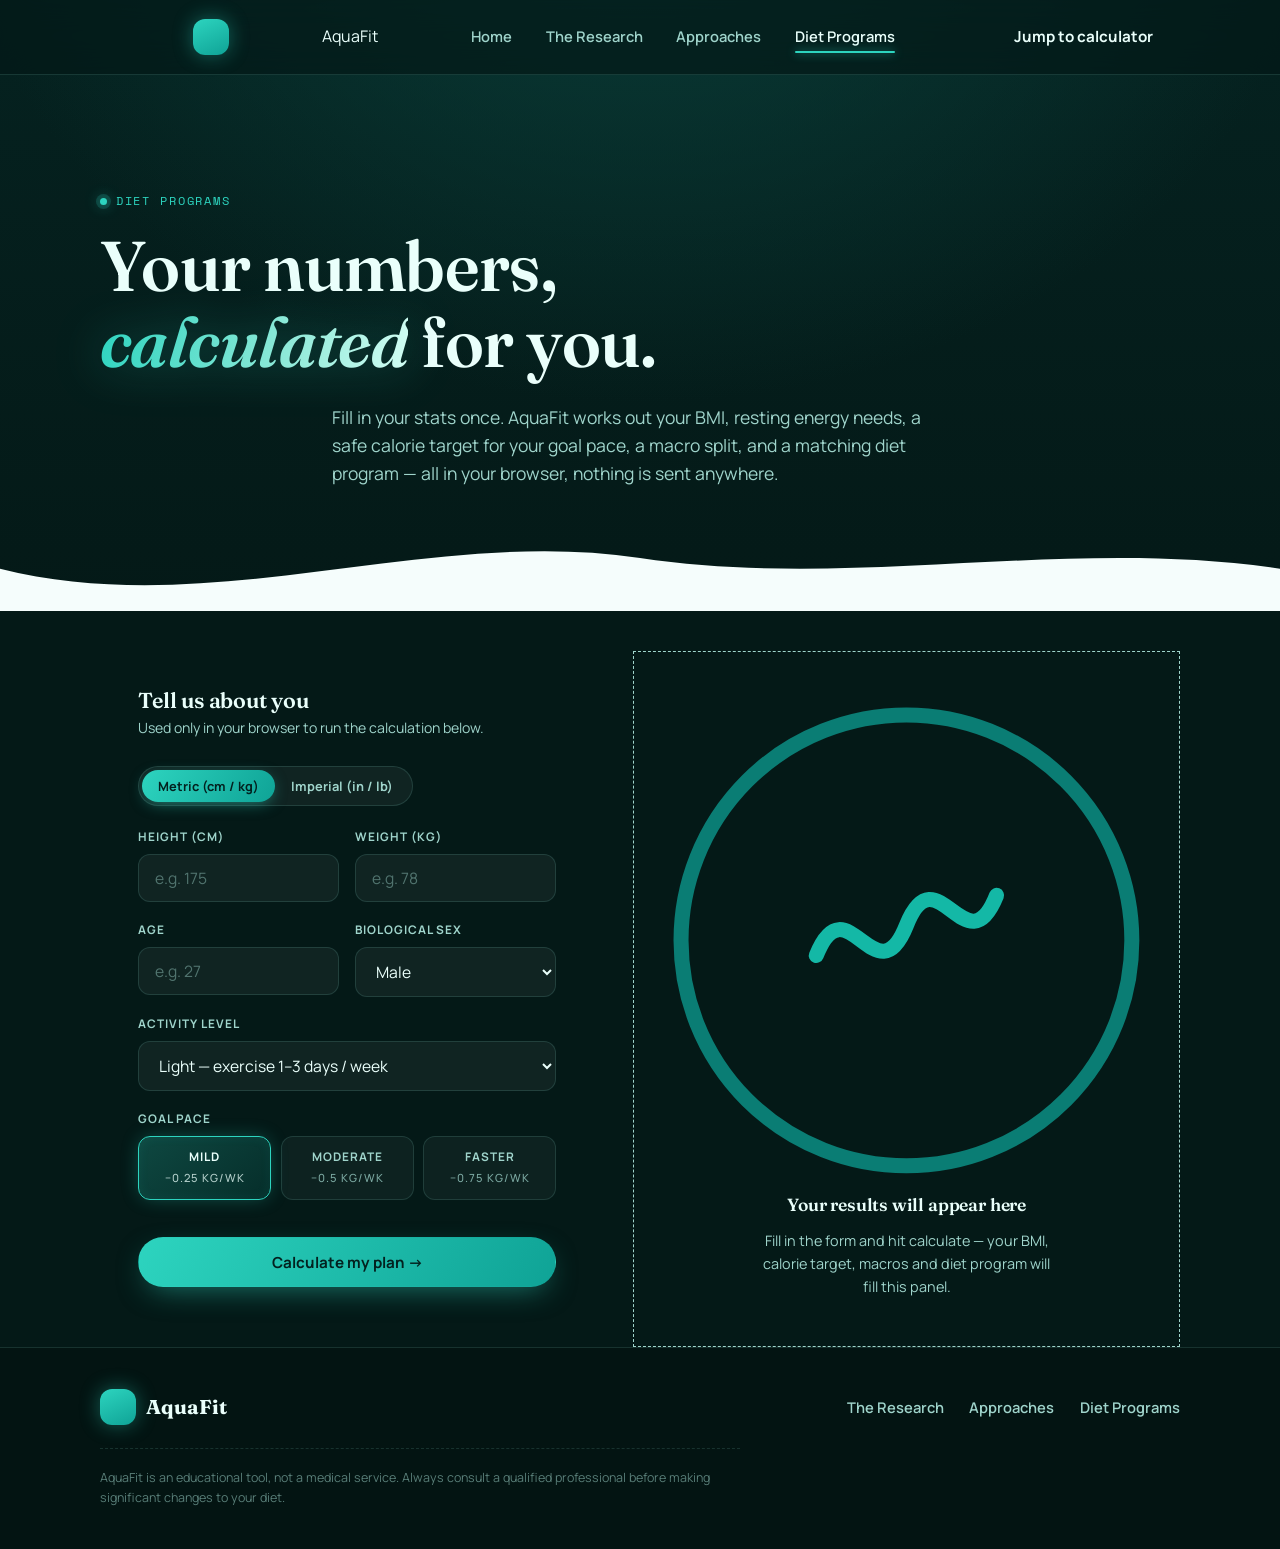
==== index.html @ 47298caf "Add files via upload" ====
<!-- Code writen by asuriii4 hello horizon :D -->
<!DOCTYPE html>
<html lang="en">
<head></head>
<meta charset="UTF-8">
<meta name="viewport" content="width=device-width, initial-scale=1.0">
<title>Diet Programs — Build your calorie & macro plan | AquaFit</title>
<meta name="description" content="Enter your height and weight to calculate your BMI, BMR and daily calorie target, and get a matched weight loss diet program.">
<link rel="stylesheet" href="style.css">
</head>
<body>

<nav class="site-nav">
  <div class="wrap">
    <a href="index.html" class="brand"></a>
      <span class="brand-mark"></span>
      AquaFit
    </a>
    <ul class="nav-links">
      <li><a href="index.html">Home</a></li>
      <li><a href="index.html#research">The Research</a></li>
      <li><a href="index.html#approaches">Approaches</a></li>
      <li><a href="diet-programs.html" class="active">Diet Programs</a></li>
    </ul>
    <div class="nav-cta">
      <a href="#calculator" class="btn btn-wave">Jump to calculator</a>
    </div>
  </div>
</nav>

<header class="hero" style="padding-bottom:2.5rem;">
  <div class="wrap">
    <p class="eyebrow">Diet Programs</p>
    <h1 style="max-width:16ch;">Your numbers, <em>calculated</em> for you.</h1>
    <p class="lede">Fill in your stats once. AquaFit works out your BMI, resting energy
    needs, a safe calorie target for your goal pace, a macro split, and a matching
    diet program — all in your browser, nothing is sent anywhere.</p>
  </div>
  <div class="wave-divider">
    <svg viewBox="0 0 1200 80" preserveAspectRatio="none" xmlns="http://www.w3.org/2000/svg">
      <path fill="#f5fdfc" d="M0,40 C200,90 400,0 600,30 C800,60 1000,10 1200,40 L1200,80 L0,80 Z"/>
    </svg>
  </div>
</header>

<section id="calculator" class="section-pad" style="padding-top:0;">
  <div class="wrap calc-layout">

    <form class="calc-card" id="dietForm" novalidate>
      <h3>Tell us about you</h3>
      <p class="sub">Used only in your browser to run the calculation below.</p>

      <div class="calc-error" id="formError">Please check the highlighted fields — enter realistic height and weight values.</div>

      <div class="unit-toggle" role="group" aria-label="Units">
        <button type="button" class="active" data-units="metric" id="unitMetricBtn">Metric (cm / kg)</button>
        <button type="button" data-units="imperial" id="unitImperialBtn">Imperial (in / lb)</button>
      </div>

      <div class="field-row">
        <div class="field">
          <label for="height">Height <span id="heightUnit">(cm)</span></label>
          <input type="number" id="height" inputmode="decimal" placeholder="e.g. 175" required min="1">
        </div>
        <div class="field">
          <label for="weight">Weight <span id="weightUnit">(kg)</span></label>
          <input type="number" id="weight" inputmode="decimal" placeholder="e.g. 78" required min="1">
        </div>
      </div>

      <div class="field-row">
        <div class="field">
          <label for="age">Age</label>
          <input type="number" id="age" inputmode="numeric" placeholder="e.g. 27" required min="14" max="90">
        </div>
        <div class="field">
          <label for="sex">Biological sex</label>
          <select id="sex" required>
            <option value="male">Male</option>
            <option value="female">Female</option>
          </select>
        </div>
      </div>

      <div class="field">
        <label for="activity">Activity level</label>
        <select id="activity">
          <option value="1.2">Sedentary — desk job, little exercise</option>
          <option value="1.375" selected>Light — exercise 1–3 days / week</option>
          <option value="1.55">Moderate — exercise 3–5 days / week</option>
          <option value="1.725">Very active — exercise 6–7 days / week</option>
          <option value="1.9">Extra active — hard training + physical job</option>
        </select>
      </div>

      <div class="field">
        <label>Goal pace</label>
        <div class="goal-pills" id="goalPills">
          <label class="goal-pill checked">
            <input type="radio" name="goal" value="mild" checked>
            <span>Mild</span>
            <small>−0.25 kg/wk</small>
          </label>
          <label class="goal-pill">
            <input type="radio" name="goal" value="moderate">
            <span>Moderate</span>
            <small>−0.5 kg/wk</small>
          </label>
          <label class="goal-pill">
            <input type="radio" name="goal" value="aggressive">
            <span>Faster</span>
            <small>−0.75 kg/wk</small>
          </label>
        </div>
      </div>

      <button type="submit" class="btn btn-primary calc-submit">Calculate my plan →</button>
    </form>

    <div class="results">
      <div class="results-empty" id="resultsEmpty">
        <svg viewBox="0 0 64 64" fill="none" xmlns="http://www.w3.org/2000/svg">
          <circle cx="32" cy="32" r="30" stroke="#0a7d74" stroke-width="2"/>
          <path d="M20 34c4-10 8 6 12-4s8 6 12-4" stroke="#14b8a6" stroke-width="2" stroke-linecap="round"/>
        </svg>
        <h4 style="font-family:var(--font-display); font-size:1.1rem;">Your results will appear here</h4>
        <p style="font-size:0.9rem; max-width:32ch;">Fill in the form and hit calculate — your BMI, calorie target, macros and diet program will fill this panel.</p>
      </div>

      <div class="results-content" id="resultsContent">

        <div class="result-top">
          <div class="gauge-card">
            <div class="gauge">
              <div class="gauge-liquid" id="gaugeLiquid">
                <svg viewBox="0 0 300 60" preserveAspectRatio="none" xmlns="http://www.w3.org/2000/svg">
                  <path fill="#14b8a6" d="M0,20 C50,0 100,40 150,20 C200,0 250,40 300,20 L300,60 L0,60 Z"/>
                </svg>
              </div>
              <div class="gauge-num">
                <b id="gaugeBmi">--</b>
                <span>BMI</span>
              </div>
            </div>
            <div class="gauge-caption" id="bmiCategory">—</div>
          </div>

          <div class="stat-stack">
            <div class="stat-row">
              <span class="label">BMR (resting energy)</span>
              <span class="value" id="statBmr">-- kcal</span>
            </div>
            <div class="stat-row">
              <span class="label">Maintenance (TDEE)</span>
              <span class="value" id="statTdee">-- kcal</span>
            </div>
            <div class="stat-row">
              <span class="label">Daily target for your goal</span>
              <span class="value" id="statTarget">-- kcal</span>
            </div>
            <div class="stat-row">
              <span class="label">Estimated pace</span>
              <span class="value" id="statPace">--</span>
            </div>
          </div>
        </div>

        <div class="macro-card">
          <h4>Daily macro split</h4>
          <div class="macro-bar">
            <span class="macro-seg-protein" id="barProtein" style="width:0%"></span>
            <span class="macro-seg-carb" id="barCarb" style="width:0%"></span>
            <span class="macro-seg-fat" id="barFat" style="width:0%"></span>
          </div>
          <div class="macro-legend">
            <div><i style="background:var(--brand)"></i>Protein <b id="legProtein">--g</b></div>
            <div><i style="background:var(--aqua)"></i>Carbs <b id="legCarb">--g</b></div>
            <div><i style="background:var(--aqua-light)"></i>Fat <b id="legFat">--g</b></div>
          </div>
        </div>

        <div class="plan-card">
          <div class="plan-title">
            <h4 id="planName">—</h4>
            <span class="plan-tag" id="planTag">MATCHED PROGRAM</span>
          </div>
          <p class="desc" id="planDesc">—</p>
          <div class="plan-meals" id="planMeals"></div>
        </div>

        <p class="results-disclaimer" id="lowCalWarning" style="display:none;">
          Your calculated target came out below a safe daily minimum, so we've capped it.
          Very low calorie intakes should only be done under medical supervision — please
          talk to a doctor or dietitian before going below this level.
        </p>
        <p class="results-disclaimer">
          These figures are educational estimates from standard formulas (Mifflin-St Jeor),
          not a medical prescription. BMI in particular doesn't account for muscle mass,
          frame size, or body composition. Check in with a doctor or registered dietitian
          before starting any new diet.
        </p>
      </div>
    </div>

  </div>
</section>

<footer class="site-footer">
  <div class="wrap">
    <div class="footer-grid">
      <a href="index.html" class="brand">
        <span class="brand-mark"></span> 
        AquaFit
      </a>
      <ul class="nav-links" style="gap:1.6rem;">
        <li><a href="index.html#research">The Research</a></li>
        <li><a href="index.html#approaches">Approaches</a></li>
        <li><a href="diet-programs.html">Diet Programs</a></li>
      </ul>
    </div>
    <p class="footer-note">
      AquaFit is an educational tool, not a medical service. Always consult a qualified
      professional before making significant changes to your diet.
    </p>
  </div>
</footer>

<script src="script.js"></script>
</body>
</html>
---- style.css ----
@import url('https://fonts.googleapis.com/css2?family=Fraunces:opsz,wght@9..144,400;9..144,500;9..144,600;9..144,700&family=Manrope:wght@400;500;600;700;800&family=Space+Mono:wght@400;700&display=swap');

:root{
    --abyss: #041917;
    --deep: #062b29;
    --deep-2: #08312e;
    --ink: #eafffb;
    --ink-soft: #9fd4cb;
    --brand: #0fa396;
    --aqua: #2dd4bf;
    --aqua-light: #8de9d8;
    --coral: #ff8a65;
    --line: rgba(141,233,216,0.14);
    --glass: rgba(255,255,255,0.045);
    --glass-2: rgba(255,255,255,0.07);

    --font-display: 'Fraunces', serif;
    --font-body: 'Manrope', sans-serif;
    --font-mono: 'Space Mono', monospace;

    --radius-lg: 26px;
    --radius-md: 16px;
    --radius-sm: 12px;
    --shadow-soft: 0 24px 60px -28px rgba(0,0,0,0.65);
    --glow: 0 0 32px rgba(45,212,191,0.25);
    --ease: cubic-bezier(0.22, 1, 0.36, 1);
}

*{ box-sizing:border-box; margin:0; padding:0; }
html{ scroll-behavior:smooth; }

@media (prefers-reduced-motion: reduce){
    html{ scroll-behavior:auto; }
    *{ animation-duration:0.001ms !important; animation-iteration-count:1 !important; transition-duration:0.001ms !important; }
}

body{
    font-family:var(--font-body);
    color:var(--ink);
    background:
        radial-gradient(90% 60% at 50% -10%, #0a3f3a 0%, transparent 60%),
        linear-gradient(180deg, #052220 0%, var(--abyss) 40%);
    background-color:var(--abyss);
    -webkit-font-smoothing:antialiased;
    line-height:1.6;
    overflow-x:hidden;
}

a{ color:inherit; text-decoration:none; }
img,svg{ display:block; max-width:100%; }
ul{ list-style:none; }
button{ font-family:inherit; cursor:pointer; }

:focus-visible{
    outline:2.5px solid var(--aqua);
    outline-offset:3px;
    border-radius:4px;
}

::selection{ background:rgba(45,212,191,0.35); }

.wrap{
    max-width:1160px;
    margin:0 auto;
    padding:0 clamp(1.25rem, 4vw, 2.5rem);
}

h1,h2,h3,h4{
    font-family:var(--font-display);
    color:var(--ink);
    font-weight:600;
    letter-spacing:-0.01em;
    line-height:1.08;
}

.grain{
    position:fixed; inset:0;
    pointer-events:none;
    z-index:1;
    opacity:0.5;
    background-image:url("data:image/svg+xml,%3Csvg xmlns='http://www.w3.org/2000/svg' width='140' height='140'%3E%3Cfilter id='n'%3E%3CfeTurbulence type='fractalNoise' baseFrequency='0.9' numOctaves='2'/%3E%3CfeColorMatrix type='saturate' values='0'/%3E%3CfeComponentTransfer%3E%3CfeFuncA type='linear' slope='0.05'/%3E%3C/feComponentTransfer%3E%3C/filter%3E%3Crect width='100%25' height='100%25' filter='url(%23n)'/%3E%3C/svg%3E");
}

.glass{
    background:var(--glass);
    border:1px solid var(--line);
    backdrop-filter:blur(18px);
    -webkit-backdrop-filter:blur(18px);
    border-radius:var(--radius-lg);
    box-shadow:var(--shadow-soft);
}

.eyebrow{
    display:inline-flex;
    align-items:center;
    gap:0.55rem;
    font-family:var(--font-mono);
    font-size:0.72rem;
    letter-spacing:0.16em;
    text-transform:uppercase;
    color:var(--aqua);
    margin-bottom:1.1rem;
}
.eyebrow::before{
    content:"";
    width:7px; height:7px;
    border-radius:50%;
    background:var(--aqua);
    box-shadow:0 0 0 4px rgba(45,212,191,0.18), 0 0 14px rgba(45,212,191,0.8);
    animation:pulseDot 2.4s ease-in-out infinite;
}

@keyframes pulseDot{
    0%,100%{ transform:scale(1); }
    50%{ transform:scale(1.35); }
}

.btn{
    display:inline-flex;
    align-items:center;
    gap:0.55rem;
    font-family:var(--font-body);
    font-weight:700;
    font-size:0.95rem;
    padding:0.85rem 1.6rem;
    border-radius:999px;
    border:1.5px solid transparent;
    transition:transform 0.25s var(--ease), box-shadow 0.25s var(--ease), background 0.2s, color 0.2s, border-color 0.2s;
}
.btn-primary{
    background:linear-gradient(120deg, var(--aqua) 0%, var(--brand) 100%);
    color:#03211f;
    box-shadow:0 10px 30px -10px rgba(45,212,191,0.55);
}
.btn-primary:hover{
    transform:translateY(-2px);
    box-shadow:0 16px 40px -10px rgba(45,212,191,0.7), var(--glow);
}
.btn-primary:active{ transform:translateY(0); }
.btn-glow{
    background:rgba(45,212,191,0.12);
    color:var(--aqua);
    border-color:rgba(45,212,191,0.4);
}
.btn-glow:hover{
    background:rgba(45,212,191,0.22);
    box-shadow:var(--glow);
    transform:translateY(-2px);
}

.site-nav{
    position:sticky;
    top:0;
    z-index:50;
    background:rgba(4,25,23,0.7);
    backdrop-filter:blur(16px);
    -webkit-backdrop-filter:blur(16px);
    border-bottom:1px solid var(--line);
}
.site-nav .wrap{
    display:flex;
    align-items:center;
    justify-content:space-between;
    height:74px;
}
.brand{
    display:flex;
    align-items:center;
    gap:0.6rem;
    font-family:var(--font-display);
    font-weight:700;
    font-size:1.25rem;
    color:var(--ink);
}
.brand em{ font-style:normal; color:var(--aqua); }
.brand-mark{
    width:36px; height:36px;
    border-radius:12px;
    background:linear-gradient(155deg, var(--aqua) 0%, var(--brand) 100%);
    position:relative;
    overflow:hidden;
    flex-shrink:0;
    box-shadow:0 0 20px rgba(45,212,191,0.4);
}
.brand-mark i{
    position:absolute;
    left:-10%; right:-10%; bottom:-6px;
    height:55%;
    background:rgba(255,255,255,0.4);
    border-radius:45%;
    animation:markWave 4.5s ease-in-out infinite;
}
@keyframes markWave{
    0%,100%{ transform:translateY(0) scaleX(1); }
    50%{ transform:translateY(-4px) scaleX(1.1); }
}
.nav-links{
    display:flex;
    align-items:center;
    gap:2.1rem;
    font-size:0.92rem;
    font-weight:600;
}
.nav-links a{
    position:relative;
    color:var(--ink-soft);
    padding:0.3rem 0;
    transition:color 0.2s;
}
.nav-links a::after{
    content:"";
    position:absolute; left:0; right:100%; bottom:-2px;
    height:2px;
    border-radius:2px;
    background:var(--aqua);
    box-shadow:0 0 10px rgba(45,212,191,0.8);
    transition:right 0.28s var(--ease);
}
.nav-links a:hover{ color:var(--ink); }
.nav-links a:hover::after,
.nav-links a.active::after{ right:0; }
.nav-links a.active{ color:var(--ink); }
.nav-cta{ display:flex; align-items:center; gap:0.9rem; }

/* ── DOCTOR AI BADGE ── */
.doctor-ai-badge{
    display:inline-flex;
    align-items:center;
    gap:0.5rem;
    padding:0.55rem 1rem;
    border-radius:999px;
    background:rgba(45,212,191,0.1);
    border:1.5px solid rgba(45,212,191,0.35);
    color:var(--aqua);
    font-size:0.82rem;
    font-weight:700;
    transition:background 0.2s, border-color 0.2s, transform 0.2s, box-shadow 0.2s;
}
.doctor-ai-badge:hover{
    background:rgba(45,212,191,0.2);
    border-color:var(--aqua);
    transform:translateY(-2px);
    box-shadow:0 0 20px -4px rgba(45,212,191,0.5);
}
.doctor-ai-dot{
    width:7px; height:7px;
    border-radius:50%;
    background:var(--aqua);
    box-shadow:0 0 8px rgba(45,212,191,0.9);
    animation:pulseDot 2.4s ease-in-out infinite;
    flex-shrink:0;
}

.hero{
    position:relative;
    padding:clamp(4rem,9vw,7rem) 0 0;
    overflow:hidden;
}
.hero-inner{
    position:relative;
    z-index:3;
    padding-bottom:clamp(4rem,8vw,6rem);
    text-align:center;
    display:flex;
    flex-direction:column;
    align-items:center;
}
.hero h1{
    font-size:clamp(2.6rem, 6vw, 4.4rem);
    margin-bottom:1.4rem;
}
.hero h1 em{
    font-style:italic;
    background:linear-gradient(100deg, var(--aqua) 0%, var(--aqua-light) 60%, #d3fef4 100%);
    -webkit-background-clip:text;
    background-clip:text;
    color:transparent;
    text-shadow:none;
    filter:drop-shadow(0 0 24px rgba(45,212,191,0.35));
}
.hero .lede{
    font-size:1.1rem;
    color:var(--ink-soft);
    max-width:56ch;
    margin:0 auto 2.4rem;
}

.hero-chips{
    display:flex;
    gap:0.9rem;
    flex-wrap:wrap;
    justify-content:center;
}
.chip{
    display:flex;
    align-items:baseline;
    gap:0.55rem;
    padding:0.65rem 1.2rem;
    border-radius:999px;
    background:var(--glass);
    border:1px solid var(--line);
    backdrop-filter:blur(10px);
}
.chip b{
    font-family:var(--font-mono);
    font-size:1.05rem;
    color:var(--aqua);
}
.chip span{ font-size:0.8rem; color:var(--ink-soft); }

.aurora{ position:absolute; inset:0; z-index:1; filter:blur(70px); }
.blob{
    position:absolute;
    border-radius:50%;
    opacity:0.55;
    mix-blend-mode:screen;
}
.b1{
    width:44vw; height:44vw; min-width:340px; min-height:340px;
    background:radial-gradient(circle at 30% 30%, rgba(45,212,191,0.5), transparent 65%);
    top:-12%; left:-8%;
    animation:drift1 16s ease-in-out infinite;
}
.b2{
    width:36vw; height:36vw; min-width:300px; min-height:300px;
    background:radial-gradient(circle at 60% 40%, rgba(15,163,150,0.55), transparent 65%);
    top:5%; right:-10%;
    animation:drift2 20s ease-in-out infinite;
}
.b3{
    width:30vw; height:30vw; min-width:260px; min-height:260px;
    background:radial-gradient(circle at 50% 50%, rgba(141,233,216,0.35), transparent 65%);
    bottom:-20%; left:32%;
    animation:drift3 18s ease-in-out infinite;
}
@keyframes drift1{ 0%,100%{ transform:translate(0,0) scale(1);} 50%{ transform:translate(6%,8%) scale(1.12);} }
@keyframes drift2{ 0%,100%{ transform:translate(0,0) scale(1);} 50%{ transform:translate(-8%,10%) scale(0.92);} }
@keyframes drift3{ 0%,100%{ transform:translate(0,0) scale(1);} 50%{ transform:translate(5%,-9%) scale(1.08);} }

.bubbles{ position:absolute; inset:0; z-index:2; overflow:hidden; pointer-events:none; }
.bubbles span{
    position:absolute;
    bottom:-40px;
    border-radius:50%;
    background:radial-gradient(circle at 32% 30%, rgba(255,255,255,0.5), rgba(141,233,216,0.12) 60%, transparent 70%);
    border:1px solid rgba(141,233,216,0.25);
    animation:rise linear infinite;
}
@keyframes rise{
    0%{ transform:translateY(0) translateX(0); opacity:0; }
    8%{ opacity:0.8; }
    100%{ transform:translateY(-110vh) translateX(4vw); opacity:0; }
}

.wave-divider{ display:block; width:100%; line-height:0; position:relative; z-index:3; }
.wave-divider svg{ width:100%; height:auto; }

.calc-section{
    position:relative;
    z-index:3;
    background:linear-gradient(180deg, #062b29 0%, var(--abyss) 32%);
    padding:clamp(2.5rem,6vw,4.5rem) 0 clamp(4rem,8vw,6rem);
}
.calc-layout{
    display:grid;
    grid-template-columns:0.95fr 1.05fr;
    gap:2.4rem;
    align-items:flex-start;
}

.calc-card{
    padding:clamp(1.7rem,3vw,2.5rem);
    overflow:visible;
}
.card-glow{
    position:absolute;
    inset:-2px;
    z-index:-1;
    border-radius:inherit;
    background:conic-gradient(from 0deg, transparent 0%, rgba(45,212,191,0.5) 12%, transparent 30%);
    animation:spinEdge 7s linear infinite;
    filter:blur(14px);
    opacity:0.6;
}
@keyframes spinEdge{ to{ transform:rotate(360deg); } }
.calc-card h3{ font-size:1.35rem; margin-bottom:0.3rem; }
.calc-card .sub{ font-size:0.88rem; color:var(--ink-soft); margin-bottom:1.6rem; }

.field-row{
    display:grid;
    grid-template-columns:1fr 1fr;
    gap:1rem;
}
.field{ margin-bottom:1.15rem; }
.field label{
    display:block;
    font-size:0.74rem;
    font-weight:700;
    text-transform:uppercase;
    letter-spacing:0.08em;
    color:var(--ink-soft);
    margin-bottom:0.45rem;
}
.field input,
.field select{
    width:100%;
    font-family:var(--font-body);
    font-size:0.98rem;
    color:var(--ink);
    background:rgba(255,255,255,0.05);
    border:1.5px solid var(--line);
    border-radius:var(--radius-sm);
    padding:0.75rem 0.95rem;
    transition:border-color 0.2s, background 0.2s, box-shadow 0.2s;
}
.field select option{ background:var(--deep); color:var(--ink); }
.field input::placeholder{ color:rgba(159,212,203,0.45); }
.field input:focus,
.field select:focus{
    border-color:var(--aqua);
    background:rgba(45,212,191,0.08);
    box-shadow:0 0 0 4px rgba(45,212,191,0.12);
    outline:none;
}

.unit-toggle{
    display:inline-flex;
    background:rgba(255,255,255,0.05);
    border:1px solid var(--line);
    border-radius:999px;
    padding:3px;
    margin-bottom:1.4rem;
}
.unit-toggle button{
    border:none;
    background:transparent;
    padding:0.45rem 1rem;
    font-size:0.8rem;
    font-weight:700;
    border-radius:999px;
    color:var(--ink-soft);
    transition:background 0.2s, color 0.2s, box-shadow 0.2s;
}
.unit-toggle button.active{
    background:linear-gradient(120deg, var(--aqua), var(--brand));
    color:#03211f;
    box-shadow:0 4px 16px -4px rgba(45,212,191,0.6);
}

.goal-pills{
    display:flex;
    gap:0.6rem;
    margin-bottom:1.5rem;
    flex-wrap:wrap;
}
.goal-pill{
    flex:1;
    min-width:100px;
    text-align:center;
    padding:0.7rem 0.5rem;
    border-radius:var(--radius-sm);
    border:1.5px solid var(--line);
    background:rgba(255,255,255,0.04);
    font-size:0.84rem;
    font-weight:700;
    color:var(--ink-soft);
    cursor:pointer;
    transition:all 0.22s var(--ease);
}
.goal-pill:hover{ border-color:rgba(45,212,191,0.5); transform:translateY(-2px); }
.goal-pill input{ display:none; }
.goal-pill span{ display:block; }
.goal-pill small{ display:block; font-weight:500; font-size:0.7rem; margin-top:0.15rem; opacity:0.75; }
.goal-pill.checked{
    background:linear-gradient(140deg, rgba(45,212,191,0.25), rgba(15,163,150,0.15));
    border-color:var(--aqua);
    color:var(--ink);
    box-shadow:0 0 20px -4px rgba(45,212,191,0.4), inset 0 0 12px rgba(45,212,191,0.08);
}

.calc-submit{ width:100%; justify-content:center; margin-top:0.4rem; }
.calc-error{
    display:none;
    background:rgba(255,138,101,0.12);
    border:1px solid rgba(255,138,101,0.45);
    color:#ffb59d;
    border-radius:var(--radius-sm);
    padding:0.8rem 1rem;
    font-size:0.85rem;
    margin-bottom:1rem;
}
.calc-error.show{ display:block; animation:shake 0.4s var(--ease); }
@keyframes shake{
    0%,100%{ transform:translateX(0); }
    25%{ transform:translateX(-6px); }
    75%{ transform:translateX(6px); }
}

.results{
    min-height:540px;
    display:flex;
    flex-direction:column;
    gap:1.4rem;
}
.results-empty{
    flex:1;
    border-style:dashed;
    border-width:1.5px;
    display:flex;
    flex-direction:column;
    align-items:center;
    justify-content:center;
    text-align:center;
    padding:3rem 2rem;
    color:var(--ink-soft);
    gap:0.9rem;
}
.results-empty h4{ font-size:1.15rem; }
.results-empty p{ font-size:0.9rem; max-width:34ch; }
.pulse-ring{ position:relative; width:72px; }
.pulse-ring::after{
    content:"";
    position:absolute; inset:-8px;
    border-radius:50%;
    border:1.5px solid rgba(45,212,191,0.35);
    animation:ringPulse 2.6s ease-out infinite;
}
@keyframes ringPulse{
    0%{ transform:scale(0.85); opacity:1; }
    100%{ transform:scale(1.45); opacity:0; }
}

.results-content{ display:none; flex-direction:column; gap:1.4rem; }
.results-content.show{ display:flex; animation:floatIn 0.7s var(--ease); }
@keyframes floatIn{
    from{ opacity:0; transform:translateY(24px); }
    to{ opacity:1; transform:translateY(0); }
}

.result-top{
    display:grid;
    grid-template-columns:1fr 1.35fr;
    gap:1.2rem;
}

.gauge-card{
    padding:1.7rem 1.5rem;
    display:flex;
    flex-direction:column;
    align-items:center;
    gap:0.9rem;
    position:relative;
    overflow:hidden;
}
.gauge-ring{
    position:absolute;
    top:-60px; right:-60px;
    width:180px; height:180px;
    border-radius:50%;
    background:radial-gradient(circle, rgba(45,212,191,0.18), transparent 70%);
    pointer-events:none;
}
.gauge{
    position:relative;
    width:152px; height:152px;
    border-radius:50%;
    overflow:hidden;
    background:rgba(255,255,255,0.05);
    border:1.5px solid rgba(141,233,216,0.25);
    box-shadow:inset 0 0 30px rgba(45,212,191,0.12), 0 0 40px -10px rgba(45,212,191,0.35);
}
.gauge-liquid{
    position:absolute;
    left:-25%;
    width:150%;
    bottom:0;
    height:0%;
    transition:height 1.1s var(--ease);
}
.gauge-liquid svg{
    display:block;
    width:100%;
    animation:liquidSway 4s ease-in-out infinite;
}
@keyframes liquidSway{
    0%,100%{ transform:translateX(0); }
    50%{ transform:translateX(-4%); }
}
.gauge-num{
    position:absolute; inset:0;
    display:flex; flex-direction:column;
    align-items:center; justify-content:center;
    font-family:var(--font-mono);
    z-index:2;
    text-shadow:0 2px 12px rgba(4,25,23,0.8);
}
.gauge-num b{ font-size:1.8rem; line-height:1; }
.gauge-num span{ font-size:0.65rem; opacity:0.8; margin-top:0.3rem; letter-spacing:0.1em; text-transform:uppercase; }
.gauge-caption{ font-size:0.82rem; text-align:center; font-weight:700; letter-spacing:0.02em; }

.bmi-scale{ width:100%; margin-top:0.2rem; }
.bmi-scale-track{
    position:relative;
    display:flex;
    height:8px;
    border-radius:999px;
    overflow:visible;
}
.bmi-scale-track .seg{ height:100%; }
.bmi-scale-track .seg:first-child{ border-radius:999px 0 0 999px; }
.bmi-scale-track .seg:nth-last-child(2){ border-radius:0 999px 999px 0; }
.s-under{ width:14%; background:#3b82c4; }
.s-normal{ width:26%; background:#2dd4bf; }
.s-over{ width:20%; background:#e0b34c; }
.s-obese{ width:40%; background:var(--coral); }
.bmi-marker{
    position:absolute;
    top:-4px;
    left:0%;
    width:3px; height:16px;
    border-radius:2px;
    background:var(--ink);
    box-shadow:0 0 8px rgba(234,255,251,0.9);
    transition:left 1.1s var(--ease);
}
.bmi-scale-labels{
    display:flex;
    justify-content:space-between;
    font-family:var(--font-mono);
    font-size:0.6rem;
    color:var(--ink-soft);
    margin-top:0.35rem;
}

.stat-stack{ display:flex; flex-direction:column; gap:0.7rem; }
.stat-row{
    border-radius:var(--radius-md);
    padding:0.9rem 1.15rem;
    display:flex;
    align-items:center;
    justify-content:space-between;
    transition:transform 0.25s var(--ease), border-color 0.25s;
}
.stat-row:hover{ transform:translateX(4px); border-color:rgba(45,212,191,0.4); }
.stat-row .label{ font-size:0.82rem; color:var(--ink-soft); font-weight:600; }
.stat-row .value{ font-family:var(--font-mono); font-size:1.05rem; }
.stat-row.highlight{
    background:linear-gradient(120deg, rgba(45,212,191,0.18), rgba(15,163,150,0.08));
    border-color:rgba(45,212,191,0.45);
}
.stat-row.highlight .value{ color:var(--aqua); text-shadow:0 0 16px rgba(45,212,191,0.5); }

.macro-card{ padding:1.6rem 1.7rem; }
.macro-card h4{ font-size:1.05rem; margin-bottom:1rem; }
.macro-bar{
    display:flex;
    height:16px;
    border-radius:999px;
    overflow:hidden;
    margin-bottom:1rem;
    background:rgba(255,255,255,0.06);
    box-shadow:inset 0 1px 4px rgba(0,0,0,0.4);
}
.macro-bar span{ height:100%; transition:width 0.9s var(--ease); position:relative; }
.macro-bar span::after{
    content:"";
    position:absolute; inset:0;
    background:linear-gradient(180deg, rgba(255,255,255,0.28), transparent 55%);
}
.macro-seg-protein{ background:var(--brand); box-shadow:0 0 14px rgba(15,163,150,0.6); }
.macro-seg-carb{ background:var(--aqua); box-shadow:0 0 14px rgba(45,212,191,0.6); }
.macro-seg-fat{ background:var(--aqua-light); box-shadow:0 0 14px rgba(141,233,216,0.5); }
.macro-legend{ display:flex; gap:1.5rem; flex-wrap:wrap; }
.macro-legend div{ display:flex; align-items:center; gap:0.5rem; font-size:0.86rem; color:var(--ink-soft); }
.macro-legend i{ width:11px; height:11px; border-radius:4px; display:inline-block; }
.dot-protein{ background:var(--brand); box-shadow:0 0 8px rgba(15,163,150,0.8); }
.dot-carb{ background:var(--aqua); box-shadow:0 0 8px rgba(45,212,191,0.8); }
.dot-fat{ background:var(--aqua-light); box-shadow:0 0 8px rgba(141,233,216,0.7); }
.macro-legend b{ color:var(--ink); font-family:var(--font-mono); font-weight:400; }

.plan-card{ padding:1.8rem 1.9rem; }
.plan-card .plan-title{
    display:flex;
    align-items:center;
    justify-content:space-between;
    margin-bottom:0.4rem;
    flex-wrap:wrap;
    gap:0.5rem;
}
.plan-card h4{ font-size:1.25rem; }
.plan-tag{
    font-family:var(--font-mono);
    font-size:0.68rem;
    letter-spacing:0.06em;
    background:linear-gradient(120deg, var(--aqua), var(--brand));
    color:#03211f;
    font-weight:700;
    padding:0.28rem 0.7rem;
    border-radius:999px;
    box-shadow:0 0 16px -2px rgba(45,212,191,0.5);
}
.plan-card p.desc{ font-size:0.92rem; color:var(--ink-soft); margin-bottom:1.2rem; }
.plan-meals{ display:grid; gap:0.6rem; }
.plan-meal{
    background:rgba(255,255,255,0.04);
    border:1px solid var(--line);
    border-radius:var(--radius-sm);
    padding:0.8rem 1.05rem;
    display:flex;
    gap:0.9rem;
    align-items:baseline;
    font-size:0.88rem;
    transition:transform 0.22s var(--ease), border-color 0.22s, background 0.22s;
}
.plan-meal:hover{
    transform:translateX(5px);
    border-color:rgba(45,212,191,0.45);
    background:rgba(45,212,191,0.07);
}
.plan-meal b{
    min-width:92px;
    color:var(--aqua);
    font-family:var(--font-mono);
    font-size:0.74rem;
    text-transform:uppercase;
    letter-spacing:0.05em;
}
.plan-meal span{ color:var(--ink-soft); }

.results-disclaimer{
    font-size:0.78rem;
    color:var(--ink-soft);
    background:rgba(255,255,255,0.035);
    border:1px solid var(--line);
    border-left:3px solid var(--aqua);
    padding:0.9rem 1.05rem;
    border-radius:10px;
}
.results-disclaimer.warn{
    border-left-color:var(--coral);
    background:rgba(255,138,101,0.08);
    color:#ffc4ae;
}

[data-reveal]{
    opacity:0;
    transform:translateY(26px);
    transition:opacity 0.8s var(--ease), transform 0.8s var(--ease);
}
[data-reveal].in{ opacity:1; transform:translateY(0); }

.site-footer{
    position:relative;
    z-index:3;
    border-top:1px solid var(--line);
    padding:2.6rem 0;
    font-size:0.85rem;
    color:var(--ink-soft);
    background:rgba(0,0,0,0.2);
}
.footer-grid{
    display:flex;
    justify-content:space-between;
    align-items:center;
    flex-wrap:wrap;
    gap:1.2rem;
}
.site-footer .nav-links{ gap:1.6rem; }
.footer-note{
    max-width:640px;
    margin-top:1.4rem;
    font-size:0.78rem;
    color:rgba(159,212,203,0.55);
    border-top:1px dashed var(--line);
    padding-top:1.2rem;
}

@media (max-width:960px){
    .calc-layout{ grid-template-columns:1fr; }
    .calc-card{ position:static; }
    .result-top{ grid-template-columns:1fr; }
    .nav-links{ display:none; }
    .site-footer .nav-links{ display:flex; }
}
@media (max-width:560px){
    .field-row{ grid-template-columns:1fr; }
    .hero-chips{ gap:0.6rem; }
    .chip{ padding:0.5rem 0.9rem; }
}

/* ══════════════════════════════════════════════════════════════════════
   DOCTOR AI PAGE
   Additions for doctor-ai.html — reuses existing tokens/easing so it reads
   as part of the same site, not a bolt-on.
   ══════════════════════════════════════════════════════════════════════ */

/* Feature list inside the "What it can do" card */
.ai-feature-list{
    display:flex;
    flex-direction:column;
    gap:0.85rem;
    margin-top:0.4rem;
}
.ai-feature-list li{
    display:flex;
    align-items:flex-start;
    gap:0.75rem;
    font-size:0.92rem;
    color:var(--ink-soft);
    line-height:1.5;
}
.ai-feature-list li::before{
    content:"";
    flex-shrink:0;
    width:9px; height:9px;
    margin-top:0.4rem;
    border-radius:50%;
    background:var(--aqua);
    box-shadow:0 0 0 4px rgba(45,212,191,0.14), 0 0 10px rgba(45,212,191,0.7);
}

/* Launch panel — the card that holds the "Launch Doctor AI" CTA */
.launch-panel{
    position:relative;
    text-align:center;
    max-width:640px;
    margin:0 auto;
    isolation:isolate;
}
.launch-panel .card-glow{ opacity:0.4; }
.launch-panel h3{ font-size:1.4rem; }
.launch-panel .sub{ max-width:44ch; margin-left:auto; margin-right:auto; }

.launch-btn{
    display:inline-flex;
    align-items:center;
    justify-content:center;
    gap:0.6rem;
    text-decoration:none;
    margin-top:1.1rem;
    position:relative;
}
.launch-btn::after{
    content:"";
    position:absolute;
    inset:-10px;
    border-radius:999px;
    border:1.5px solid rgba(45,212,191,0.35);
    animation:ringPulse 2.6s ease-out infinite;
    pointer-events:none;
}

.launch-hint{
    margin-top:1.25rem;
    font-size:0.78rem;
}
.launch-hint code{
    font-family:var(--font-mono);
    background:rgba(255,255,255,0.06);
    border:1px solid var(--line);
    border-radius:6px;
    padding:0.1rem 0.4rem;
    color:var(--aqua-light);
    font-size:0.82rem;
}

/* Mini ECG accent for the Doctor AI hero — echoes the medical theme without
   pulling in a whole new visual language */
.ai-pulse-line{
    width:100%;
    max-width:420px;
    margin:1.6rem auto 0;
    opacity:0.9;
}
.ai-pulse-line svg{ width:100%; height:auto; display:block; }
.ai-pulse-line path{
    fill:none;
    stroke:var(--aqua);
    stroke-width:2;
    stroke-linecap:round;
    stroke-linejoin:round;
    filter:drop-shadow(0 0 8px rgba(45,212,191,0.6));
    stroke-dasharray:600;
    stroke-dashoffset:600;
    animation:pulseDraw 2.4s var(--ease) 0.2s forwards, pulseGlow 2.8s 2.6s ease-in-out infinite;
}
@keyframes pulseDraw{ to{ stroke-dashoffset:0; } }
@keyframes pulseGlow{
    0%,100%{ filter:drop-shadow(0 0 6px rgba(45,212,191,0.45)); }
    50%{ filter:drop-shadow(0 0 14px rgba(45,212,191,0.9)); }
}

/* "Before you chat" side card gets a slightly warmer border to distinguish
   it as a notice rather than a feature card */
.plan-card.notice{
    border-color:rgba(255,138,101,0.28);
}
.plan-card.notice .plan-tag{
    background:linear-gradient(120deg, var(--coral), #ffb08f);
    color:#3a1608;
}

@media (max-width:560px){
    .ai-feature-list li{ font-size:0.88rem; }
}
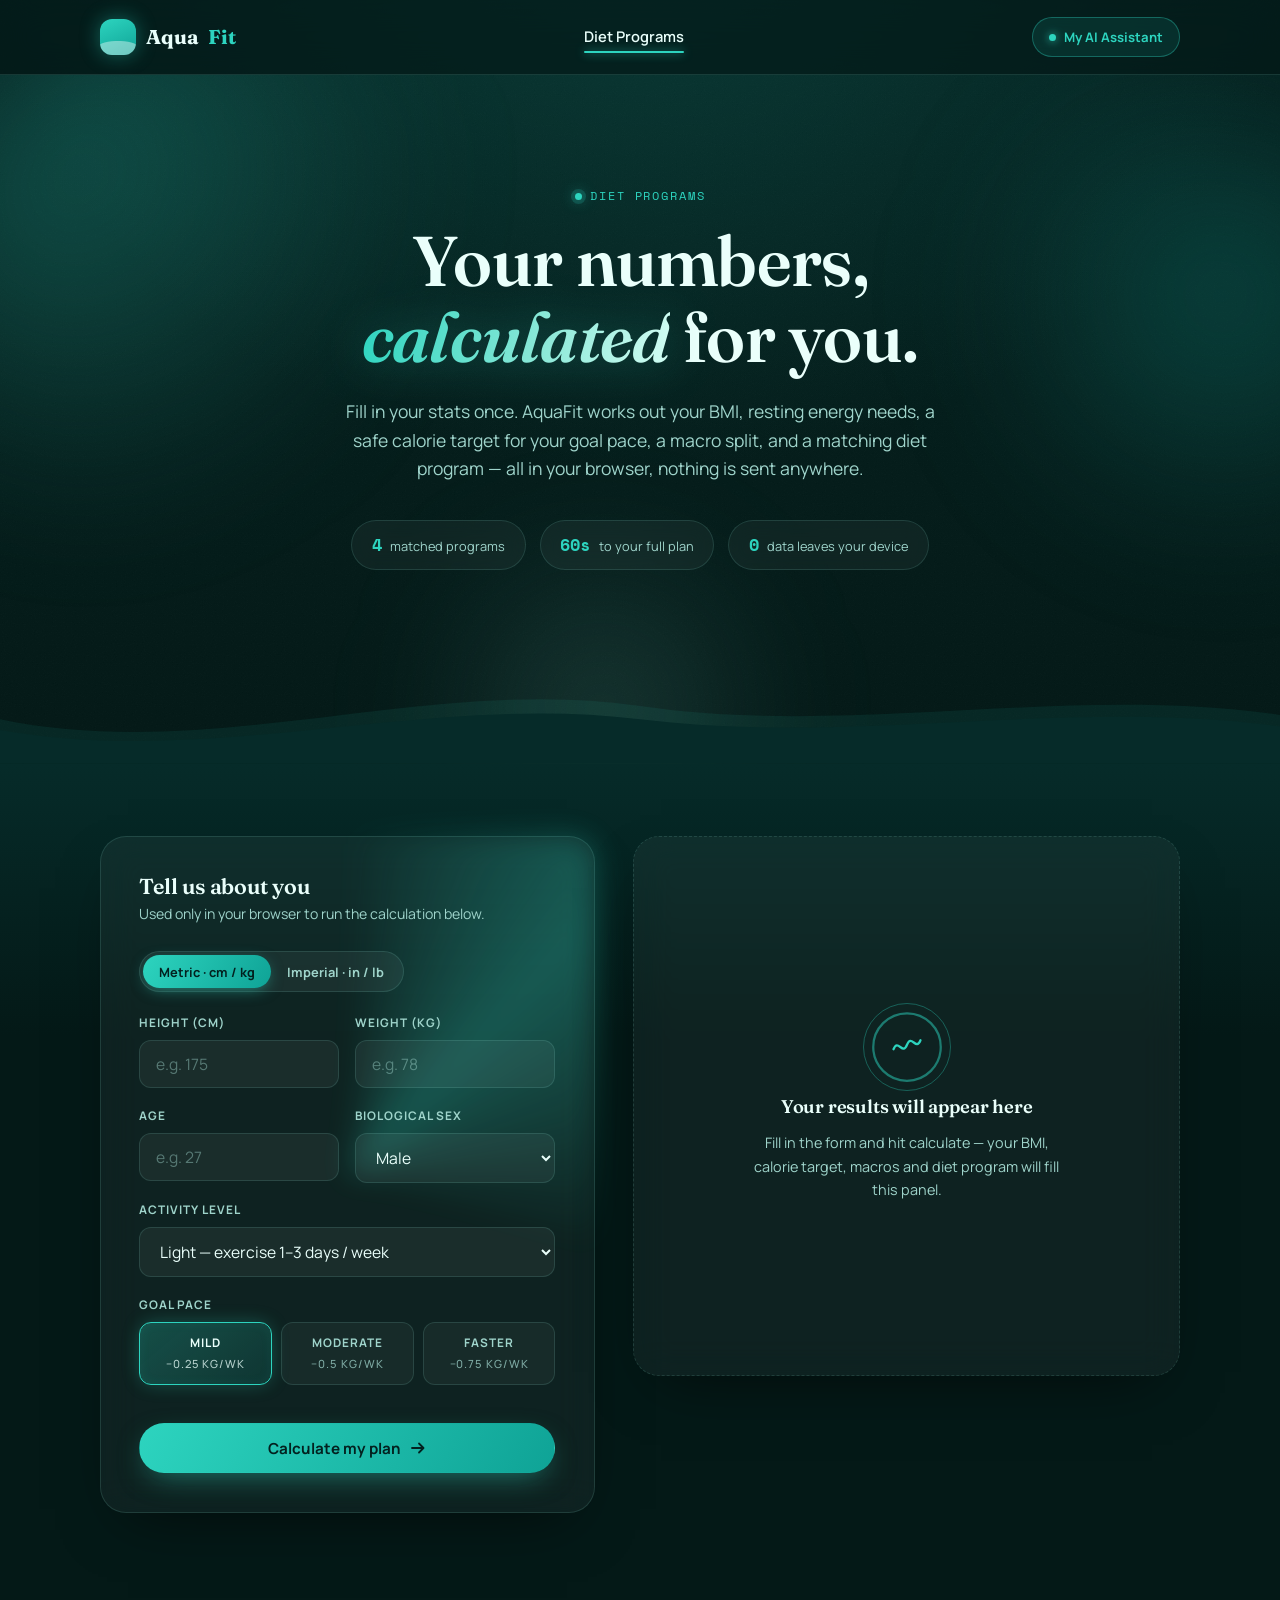
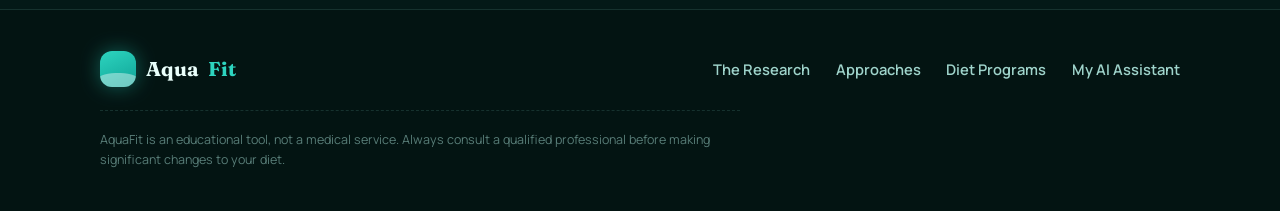
==== commit 2e353f70: "Update and rename diet-programs.html to index.html" ====
--- a/index.html
+++ b/index.html
@@ -1,230 +1,272 @@
-<!-- Code writen by asuriii4 hello horizon :D -->
-<!DOCTYPE html>
-<html lang="en">
-<head></head>
-<meta charset="UTF-8">
-<meta name="viewport" content="width=device-width, initial-scale=1.0">
-<title>Diet Programs — Build your calorie & macro plan | AquaFit</title>
-<meta name="description" content="Enter your height and weight to calculate your BMI, BMR and daily calorie target, and get a matched weight loss diet program.">
-<link rel="stylesheet" href="style.css">
-</head>
-<body>
-
-<nav class="site-nav">
-  <div class="wrap">
-    <a href="index.html" class="brand"></a>
-      <span class="brand-mark"></span>
-      AquaFit
-    </a>
-    <ul class="nav-links">
-      <li><a href="index.html">Home</a></li>
-      <li><a href="index.html#research">The Research</a></li>
-      <li><a href="index.html#approaches">Approaches</a></li>
-      <li><a href="diet-programs.html" class="active">Diet Programs</a></li>
-    </ul>
-    <div class="nav-cta">
-      <a href="#calculator" class="btn btn-wave">Jump to calculator</a>
-    </div>
-  </div>
-</nav>
-
-<header class="hero" style="padding-bottom:2.5rem;">
-  <div class="wrap">
-    <p class="eyebrow">Diet Programs</p>
-    <h1 style="max-width:16ch;">Your numbers, <em>calculated</em> for you.</h1>
-    <p class="lede">Fill in your stats once. AquaFit works out your BMI, resting energy
-    needs, a safe calorie target for your goal pace, a macro split, and a matching
-    diet program — all in your browser, nothing is sent anywhere.</p>
-  </div>
-  <div class="wave-divider">
-    <svg viewBox="0 0 1200 80" preserveAspectRatio="none" xmlns="http://www.w3.org/2000/svg">
-      <path fill="#f5fdfc" d="M0,40 C200,90 400,0 600,30 C800,60 1000,10 1200,40 L1200,80 L0,80 Z"/>
-    </svg>
-  </div>
-</header>
-
-<section id="calculator" class="section-pad" style="padding-top:0;">
-  <div class="wrap calc-layout">
-
-    <form class="calc-card" id="dietForm" novalidate>
-      <h3>Tell us about you</h3>
-      <p class="sub">Used only in your browser to run the calculation below.</p>
-
-      <div class="calc-error" id="formError">Please check the highlighted fields — enter realistic height and weight values.</div>
-
-      <div class="unit-toggle" role="group" aria-label="Units">
-        <button type="button" class="active" data-units="metric" id="unitMetricBtn">Metric (cm / kg)</button>
-        <button type="button" data-units="imperial" id="unitImperialBtn">Imperial (in / lb)</button>
-      </div>
-
-      <div class="field-row">
-        <div class="field">
-          <label for="height">Height <span id="heightUnit">(cm)</span></label>
-          <input type="number" id="height" inputmode="decimal" placeholder="e.g. 175" required min="1">
-        </div>
-        <div class="field">
-          <label for="weight">Weight <span id="weightUnit">(kg)</span></label>
-          <input type="number" id="weight" inputmode="decimal" placeholder="e.g. 78" required min="1">
-        </div>
-      </div>
-
-      <div class="field-row">
-        <div class="field">
-          <label for="age">Age</label>
-          <input type="number" id="age" inputmode="numeric" placeholder="e.g. 27" required min="14" max="90">
-        </div>
-        <div class="field">
-          <label for="sex">Biological sex</label>
-          <select id="sex" required>
-            <option value="male">Male</option>
-            <option value="female">Female</option>
-          </select>
-        </div>
-      </div>
-
-      <div class="field">
-        <label for="activity">Activity level</label>
-        <select id="activity">
-          <option value="1.2">Sedentary — desk job, little exercise</option>
-          <option value="1.375" selected>Light — exercise 1–3 days / week</option>
-          <option value="1.55">Moderate — exercise 3–5 days / week</option>
-          <option value="1.725">Very active — exercise 6–7 days / week</option>
-          <option value="1.9">Extra active — hard training + physical job</option>
-        </select>
-      </div>
-
-      <div class="field">
-        <label>Goal pace</label>
-        <div class="goal-pills" id="goalPills">
-          <label class="goal-pill checked">
-            <input type="radio" name="goal" value="mild" checked>
-            <span>Mild</span>
-            <small>−0.25 kg/wk</small>
-          </label>
-          <label class="goal-pill">
-            <input type="radio" name="goal" value="moderate">
-            <span>Moderate</span>
-            <small>−0.5 kg/wk</small>
-          </label>
-          <label class="goal-pill">
-            <input type="radio" name="goal" value="aggressive">
-            <span>Faster</span>
-            <small>−0.75 kg/wk</small>
-          </label>
-        </div>
-      </div>
-
-      <button type="submit" class="btn btn-primary calc-submit">Calculate my plan →</button>
-    </form>
-
-    <div class="results">
-      <div class="results-empty" id="resultsEmpty">
-        <svg viewBox="0 0 64 64" fill="none" xmlns="http://www.w3.org/2000/svg">
-          <circle cx="32" cy="32" r="30" stroke="#0a7d74" stroke-width="2"/>
-          <path d="M20 34c4-10 8 6 12-4s8 6 12-4" stroke="#14b8a6" stroke-width="2" stroke-linecap="round"/>
-        </svg>
-        <h4 style="font-family:var(--font-display); font-size:1.1rem;">Your results will appear here</h4>
-        <p style="font-size:0.9rem; max-width:32ch;">Fill in the form and hit calculate — your BMI, calorie target, macros and diet program will fill this panel.</p>
-      </div>
-
-      <div class="results-content" id="resultsContent">
-
-        <div class="result-top">
-          <div class="gauge-card">
-            <div class="gauge">
-              <div class="gauge-liquid" id="gaugeLiquid">
-                <svg viewBox="0 0 300 60" preserveAspectRatio="none" xmlns="http://www.w3.org/2000/svg">
-                  <path fill="#14b8a6" d="M0,20 C50,0 100,40 150,20 C200,0 250,40 300,20 L300,60 L0,60 Z"/>
-                </svg>
-              </div>
-              <div class="gauge-num">
-                <b id="gaugeBmi">--</b>
-                <span>BMI</span>
-              </div>
-            </div>
-            <div class="gauge-caption" id="bmiCategory">—</div>
-          </div>
-
-          <div class="stat-stack">
-            <div class="stat-row">
-              <span class="label">BMR (resting energy)</span>
-              <span class="value" id="statBmr">-- kcal</span>
-            </div>
-            <div class="stat-row">
-              <span class="label">Maintenance (TDEE)</span>
-              <span class="value" id="statTdee">-- kcal</span>
-            </div>
-            <div class="stat-row">
-              <span class="label">Daily target for your goal</span>
-              <span class="value" id="statTarget">-- kcal</span>
-            </div>
-            <div class="stat-row">
-              <span class="label">Estimated pace</span>
-              <span class="value" id="statPace">--</span>
-            </div>
-          </div>
-        </div>
-
-        <div class="macro-card">
-          <h4>Daily macro split</h4>
-          <div class="macro-bar">
-            <span class="macro-seg-protein" id="barProtein" style="width:0%"></span>
-            <span class="macro-seg-carb" id="barCarb" style="width:0%"></span>
-            <span class="macro-seg-fat" id="barFat" style="width:0%"></span>
-          </div>
-          <div class="macro-legend">
-            <div><i style="background:var(--brand)"></i>Protein <b id="legProtein">--g</b></div>
-            <div><i style="background:var(--aqua)"></i>Carbs <b id="legCarb">--g</b></div>
-            <div><i style="background:var(--aqua-light)"></i>Fat <b id="legFat">--g</b></div>
-          </div>
-        </div>
-
-        <div class="plan-card">
-          <div class="plan-title">
-            <h4 id="planName">—</h4>
-            <span class="plan-tag" id="planTag">MATCHED PROGRAM</span>
-          </div>
-          <p class="desc" id="planDesc">—</p>
-          <div class="plan-meals" id="planMeals"></div>
-        </div>
-
-        <p class="results-disclaimer" id="lowCalWarning" style="display:none;">
-          Your calculated target came out below a safe daily minimum, so we've capped it.
-          Very low calorie intakes should only be done under medical supervision — please
-          talk to a doctor or dietitian before going below this level.
-        </p>
-        <p class="results-disclaimer">
-          These figures are educational estimates from standard formulas (Mifflin-St Jeor),
-          not a medical prescription. BMI in particular doesn't account for muscle mass,
-          frame size, or body composition. Check in with a doctor or registered dietitian
-          before starting any new diet.
-        </p>
-      </div>
-    </div>
-
-  </div>
-</section>
-
-<footer class="site-footer">
-  <div class="wrap">
-    <div class="footer-grid">
-      <a href="index.html" class="brand">
-        <span class="brand-mark"></span> 
-        AquaFit
-      </a>
-      <ul class="nav-links" style="gap:1.6rem;">
-        <li><a href="index.html#research">The Research</a></li>
-        <li><a href="index.html#approaches">Approaches</a></li>
-        <li><a href="diet-programs.html">Diet Programs</a></li>
-      </ul>
-    </div>
-    <p class="footer-note">
-      AquaFit is an educational tool, not a medical service. Always consult a qualified
-      professional before making significant changes to your diet.
-    </p>
-  </div>
-</footer>
-
-<script src="script.js"></script>
-</body>
-</html>
+<!DOCTYPE html>
+<html lang="en">
+<head>
+  <meta charset="UTF-8">
+  <meta name="viewport" content="width=device-width, initial-scale=1.0">
+  <title>Diet Programs — Build your calorie &amp; macro plan | AquaFit</title>
+  <meta name="description" content="Enter your height and weight to calculate your BMI, BMR and daily calorie target, and get a matched weight loss diet program.">
+  <link rel="stylesheet" href="style.css">
+</head>
+<body>
+
+<div class="grain" aria-hidden="true"></div>
+
+<nav class="site-nav">
+  <div class="wrap">
+    <a href="index.html" class="brand">
+      <span class="brand-mark"><i></i></span>
+      Aqua<em>Fit</em>
+    </a>
+    <ul class="nav-links">
+      <!-- <li><a href="index.html">Home</a></li>
+      <li><a href="index.html#research">The Research</a></li>
+      <li><a href="index.html#approaches">Approaches</a></li> -->
+      <li><a href="diet-programs.html" class="active">Diet Programs</a></li>
+    </ul>
+    <div class="nav-cta">
+      <!-- Doctor AI runs as a separate app (Streamlit). Update the URL below when you deploy it. -->
+      <a href="http://localhost:8501" target="_blank" rel="noopener" class="doctor-ai-badge" title="Chat with Doctor AI">
+        <span class="doctor-ai-dot" aria-hidden="true"></span>
+        My AI Assistant
+      </a>
+    </div>
+  </div>
+</nav>
+
+<header class="hero">
+  <div class="aurora" aria-hidden="true">
+    <span class="blob b1"></span>
+    <span class="blob b2"></span>
+    <span class="blob b3"></span>
+  </div>
+  <div class="bubbles" id="bubbles" aria-hidden="true"></div>
+
+  <div class="wrap hero-inner">
+    <p class="eyebrow">Diet Programs</p>
+    <h1>Your numbers,<br><em>calculated</em> for you.</h1>
+    <p class="lede">Fill in your stats once. AquaFit works out your BMI, resting energy
+    needs, a safe calorie target for your goal pace, a macro split, and a matching
+    diet program — all in your browser, nothing is sent anywhere.</p>
+
+    <div class="hero-chips">
+      <div class="chip"><b>4</b><span>matched programs</span></div>
+      <div class="chip"><b>60s</b><span>to your full plan</span></div>
+      <div class="chip"><b>0</b><span>data leaves your device</span></div>
+    </div>
+  </div>
+
+  <div class="wave-divider" aria-hidden="true">
+    <svg viewBox="0 0 1440 110" preserveAspectRatio="none" xmlns="http://www.w3.org/2000/svg">
+      <path fill="rgba(45,212,191,0.08)" d="M0,60 C240,110 480,10 720,45 C960,80 1200,20 1440,55 L1440,110 L0,110 Z"/>
+      <path fill="#062b29" d="M0,72 C240,115 480,30 720,60 C960,90 1200,35 1440,68 L1440,110 L0,110 Z"/>
+    </svg>
+  </div>
+</header>
+
+<section id="calculator" class="calc-section">
+  <div class="wrap calc-layout">
+
+    <form class="calc-card glass" id="dietForm" novalidate data-reveal>
+      <div class="card-glow" aria-hidden="true"></div>
+      <h3>Tell us about you</h3>
+      <p class="sub">Used only in your browser to run the calculation below.</p>
+
+      <div class="calc-error" id="formError">Please check the highlighted fields — enter realistic height and weight values.</div>
+
+      <div class="unit-toggle" role="group" aria-label="Units">
+        <button type="button" class="active" data-units="metric" id="unitMetricBtn">Metric · cm / kg</button>
+        <button type="button" data-units="imperial" id="unitImperialBtn">Imperial · in / lb</button>
+      </div>
+
+      <div class="field-row">
+        <div class="field">
+          <label for="height">Height <span id="heightUnit">(cm)</span></label>
+          <input type="number" id="height" inputmode="decimal" placeholder="e.g. 175" required min="1">
+        </div>
+        <div class="field">
+          <label for="weight">Weight <span id="weightUnit">(kg)</span></label>
+          <input type="number" id="weight" inputmode="decimal" placeholder="e.g. 78" required min="1">
+        </div>
+      </div>
+
+      <div class="field-row">
+        <div class="field">
+          <label for="age">Age</label>
+          <input type="number" id="age" inputmode="numeric" placeholder="e.g. 27" required min="14" max="90">
+        </div>
+        <div class="field">
+          <label for="sex">Biological sex</label>
+          <select id="sex" required>
+            <option value="male">Male</option>
+            <option value="female">Female</option>
+          </select>
+        </div>
+      </div>
+
+      <div class="field">
+        <label for="activity">Activity level</label>
+        <select id="activity">
+          <option value="1.2">Sedentary — desk job, little exercise</option>
+          <option value="1.375" selected>Light — exercise 1–3 days / week</option>
+          <option value="1.55">Moderate — exercise 3–5 days / week</option>
+          <option value="1.725">Very active — exercise 6–7 days / week</option>
+          <option value="1.9">Extra active — hard training + physical job</option>
+        </select>
+      </div>
+
+      <div class="field">
+        <label>Goal pace</label>
+        <div class="goal-pills" id="goalPills">
+          <label class="goal-pill checked">
+            <input type="radio" name="goal" value="mild" checked>
+            <span>Mild</span>
+            <small>−0.25 kg/wk</small>
+          </label>
+          <label class="goal-pill">
+            <input type="radio" name="goal" value="moderate">
+            <span>Moderate</span>
+            <small>−0.5 kg/wk</small>
+          </label>
+          <label class="goal-pill">
+            <input type="radio" name="goal" value="aggressive">
+            <span>Faster</span>
+            <small>−0.75 kg/wk</small>
+          </label>
+        </div>
+      </div>
+
+      <button type="submit" class="btn btn-primary calc-submit">
+        Calculate my plan
+        <svg width="16" height="16" viewBox="0 0 16 16" fill="none" xmlns="http://www.w3.org/2000/svg" aria-hidden="true">
+          <path d="M2 8h11M9 3.5 13.5 8 9 12.5" stroke="currentColor" stroke-width="1.8" stroke-linecap="round" stroke-linejoin="round"/>
+        </svg>
+      </button>
+    </form>
+
+    <div class="results">
+      <div class="results-empty glass" id="resultsEmpty" data-reveal>
+        <div class="pulse-ring" aria-hidden="true">
+          <svg viewBox="0 0 64 64" fill="none" xmlns="http://www.w3.org/2000/svg">
+            <circle cx="32" cy="32" r="30" stroke="rgba(45,212,191,0.5)" stroke-width="2"/>
+            <path d="M20 34c4-10 8 6 12-4s8 6 12-4" stroke="#2dd4bf" stroke-width="2" stroke-linecap="round"/>
+          </svg>
+        </div>
+        <h4>Your results will appear here</h4>
+        <p>Fill in the form and hit calculate — your BMI, calorie target, macros and diet program will fill this panel.</p>
+      </div>
+
+      <div class="results-content" id="resultsContent">
+
+        <div class="result-top">
+          <div class="gauge-card glass">
+            <div class="gauge-ring" aria-hidden="true"></div>
+            <div class="gauge">
+              <div class="gauge-liquid" id="gaugeLiquid">
+                <svg viewBox="0 0 300 60" preserveAspectRatio="none" xmlns="http://www.w3.org/2000/svg">
+                  <path fill="#2dd4bf" d="M0,20 C50,0 100,40 150,20 C200,0 250,40 300,20 L300,60 L0,60 Z"/>
+                </svg>
+              </div>
+              <div class="gauge-num">
+                <b id="gaugeBmi">--</b>
+                <span>BMI</span>
+              </div>
+            </div>
+            <div class="gauge-caption" id="bmiCategory">—</div>
+            <div class="bmi-scale" aria-hidden="true">
+              <div class="bmi-scale-track">
+                <span class="seg s-under"></span>
+                <span class="seg s-normal"></span>
+                <span class="seg s-over"></span>
+                <span class="seg s-obese"></span>
+                <i class="bmi-marker" id="bmiMarker"></i>
+              </div>
+              <div class="bmi-scale-labels">
+                <span>15</span><span>18.5</span><span>25</span><span>30</span><span>40</span>
+              </div>
+            </div>
+          </div>
+
+          <div class="stat-stack">
+            <div class="stat-row glass">
+              <span class="label">BMR · resting energy</span>
+              <span class="value" id="statBmr">-- kcal</span>
+            </div>
+            <div class="stat-row glass">
+              <span class="label">Maintenance · TDEE</span>
+              <span class="value" id="statTdee">-- kcal</span>
+            </div>
+            <div class="stat-row glass highlight">
+              <span class="label">Daily target for your goal</span>
+              <span class="value" id="statTarget">-- kcal</span>
+            </div>
+            <div class="stat-row glass">
+              <span class="label">Estimated pace</span>
+              <span class="value" id="statPace">--</span>
+            </div>
+          </div>
+        </div>
+
+        <div class="macro-card glass">
+          <h4>Daily macro split</h4>
+          <div class="macro-bar">
+            <span class="macro-seg-protein" id="barProtein" style="width:0%"></span>
+            <span class="macro-seg-carb" id="barCarb" style="width:0%"></span>
+            <span class="macro-seg-fat" id="barFat" style="width:0%"></span>
+          </div>
+          <div class="macro-legend">
+            <div><i class="dot-protein"></i>Protein <b id="legProtein">--g</b></div>
+            <div><i class="dot-carb"></i>Carbs <b id="legCarb">--g</b></div>
+            <div><i class="dot-fat"></i>Fat <b id="legFat">--g</b></div>
+          </div>
+        </div>
+
+        <div class="plan-card glass">
+          <div class="plan-title">
+            <h4 id="planName">—</h4>
+            <span class="plan-tag" id="planTag">MATCHED PROGRAM</span>
+          </div>
+          <p class="desc" id="planDesc">—</p>
+          <div class="plan-meals" id="planMeals"></div>
+        </div>
+
+        <p class="results-disclaimer warn" id="lowCalWarning" style="display:none;">
+          Your calculated target came out below a safe daily minimum, so we've capped it.
+          Very low calorie intakes should only be done under medical supervision — please
+          talk to a doctor or dietitian before going below this level.
+        </p>
+        <p class="results-disclaimer">
+          These figures are educational estimates from standard formulas (Mifflin-St Jeor),
+          not a medical prescription. BMI in particular doesn't account for muscle mass,
+          frame size, or body composition. Check in with a doctor or registered dietitian
+          before starting any new diet.
+        </p>
+      </div>
+    </div>
+
+  </div>
+</section>
+
+<footer class="site-footer">
+  <div class="wrap">
+    <div class="footer-grid">
+      <a href="index.html" class="brand">
+        <span class="brand-mark"><i></i></span>
+        Aqua<em>Fit</em>
+      </a>
+      <ul class="nav-links">
+        <li><a href="index.html#research">The Research</a></li>
+        <li><a href="index.html#approaches">Approaches</a></li>
+        <li><a href="diet-programs.html">Diet Programs</a></li>
+        <li><a href="http://localhost:8501" target="_blank" rel="noopener">My AI Assistant</a></li>
+      </ul>
+    </div>
+    <p class="footer-note">
+      AquaFit is an educational tool, not a medical service. Always consult a qualified
+      professional before making significant changes to your diet.
+    </p>
+  </div>
+</footer>
+
+<script src="script.js"></script>
+</body>
+</html>
